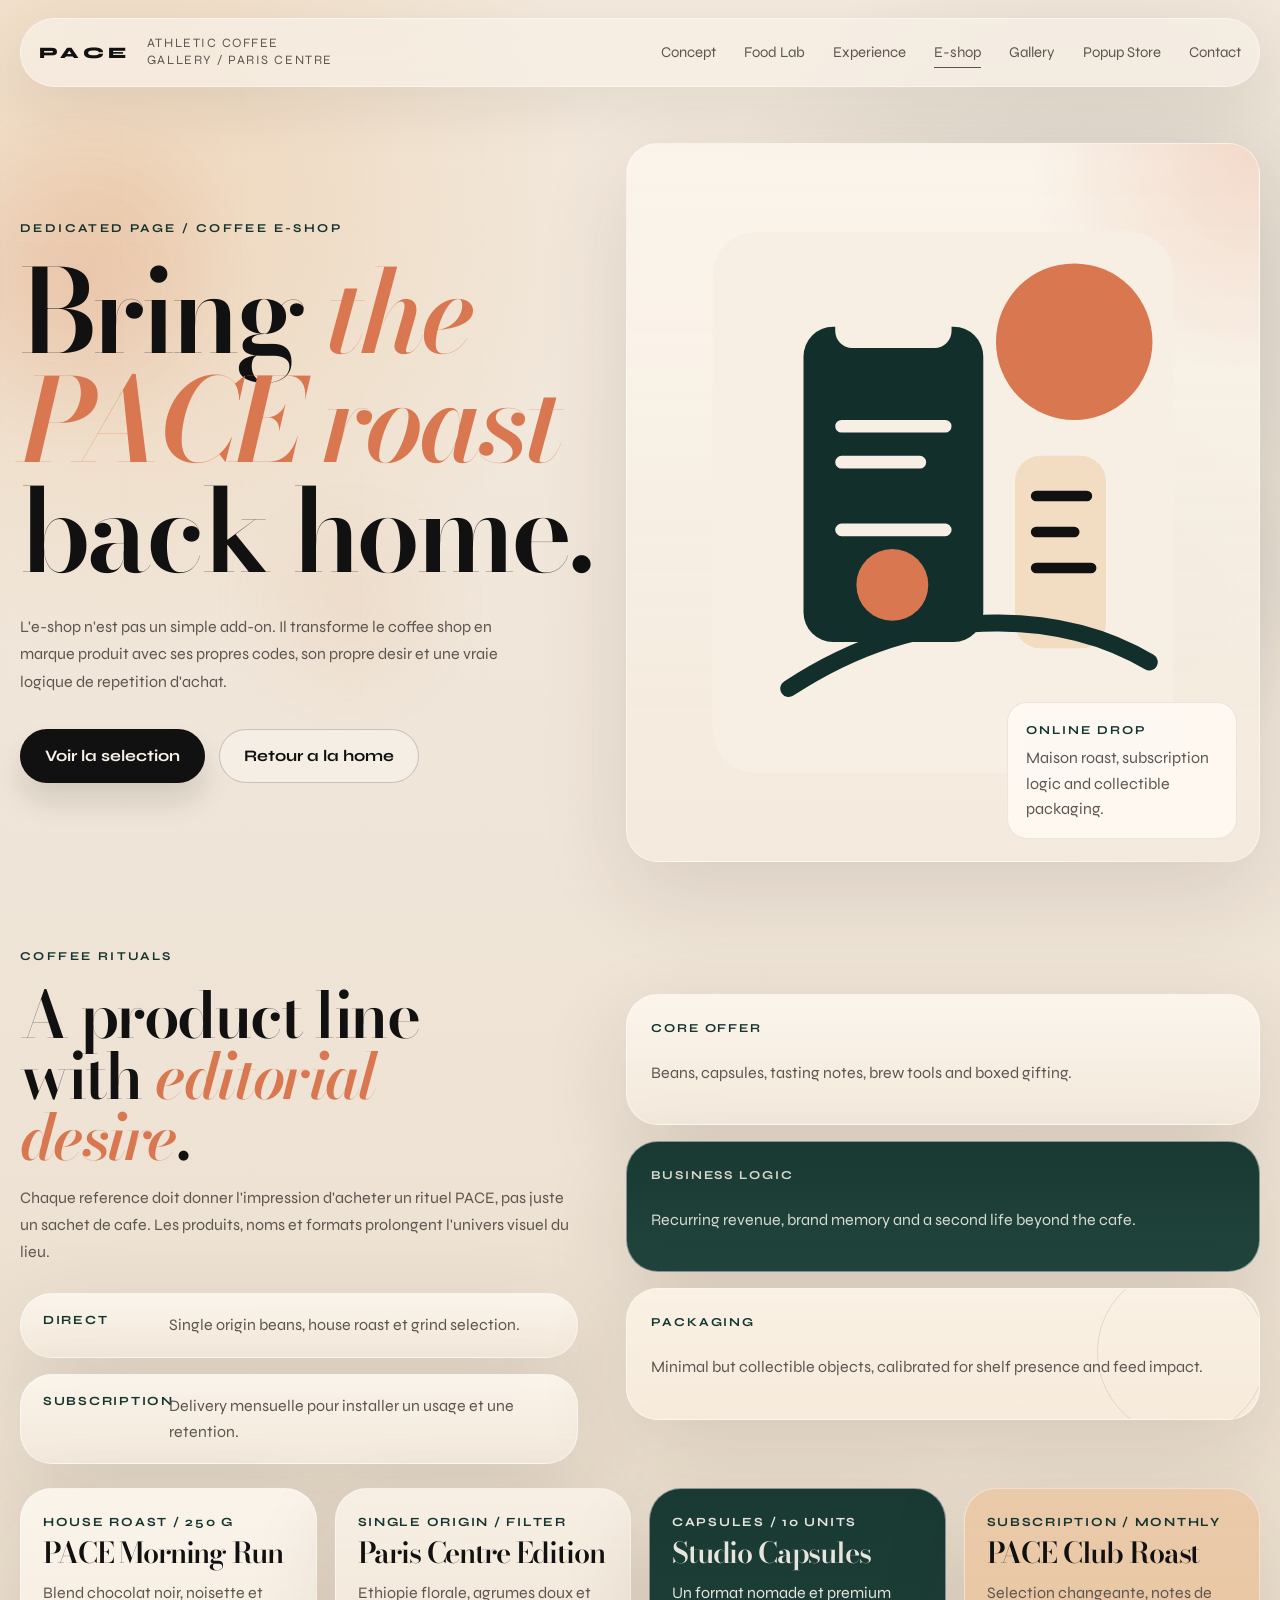
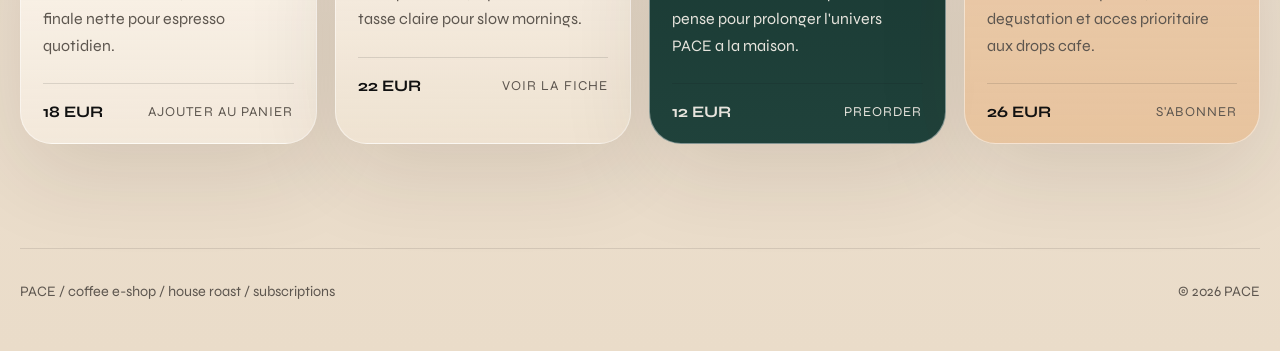
==== eshop.html @ 6fd6de06 "Split e-shop and gallery into dedicated pages" ====
<!DOCTYPE html>
<html lang="fr">
  <head>
    <meta charset="UTF-8" />
    <meta name="viewport" content="width=device-width, initial-scale=1.0" />
    <title>PACE E-shop - Coffee Rituals</title>
    <meta
      name="description"
      content="E-shop PACE : cafe en grains, capsules, abonnements et accessoires pour prolonger l'univers du coffee shop a la maison."
    />
    <link rel="preconnect" href="https://fonts.googleapis.com" />
    <link rel="preconnect" href="https://fonts.gstatic.com" crossorigin />
    <link
      href="https://fonts.googleapis.com/css2?family=Bodoni+Moda:opsz,wght@6..96,500;6..96,600;6..96,700&family=Syne:wght@400;500;600;700;800&display=swap"
      rel="stylesheet"
    />
    <link rel="stylesheet" href="styles.css" />
    <script src="script.js" defer></script>
  </head>
  <body class="subpage">
    <div class="background-layers" aria-hidden="true">
      <span class="gradient-orb orb-a"></span>
      <span class="gradient-orb orb-b"></span>
      <span class="gradient-orb orb-c"></span>
      <span class="mesh-lines"></span>
    </div>

    <header class="site-header">
      <div class="container">
        <nav class="nav">
          <a class="brand" href="index.html" aria-label="PACE">
            <span class="brand-mark">PACE</span>
            <span class="brand-copy">athletic coffee gallery / paris centre</span>
          </a>

          <button
            class="nav-toggle"
            type="button"
            aria-expanded="false"
            aria-controls="nav-menu"
          >
            Menu
          </button>

          <div class="nav-menu" id="nav-menu">
            <a href="index.html#concept">Concept</a>
            <a href="index.html#menu">Food Lab</a>
            <a href="index.html#experience">Experience</a>
            <a href="eshop.html" class="is-current">E-shop</a>
            <a href="gallery.html">Gallery</a>
            <a href="index.html#popup">Popup Store</a>
            <a href="index.html#contact">Contact</a>
          </div>
        </nav>
      </div>
    </header>

    <main>
      <section class="page-hero">
        <div class="container page-hero-layout">
          <div class="page-hero-copy reveal">
            <p class="eyebrow">Dedicated page / coffee e-shop</p>
            <h1>
              Bring
              <span>the PACE roast</span>
              back home.
            </h1>
            <p class="hero-text">
              L'e-shop n'est pas un simple add-on. Il transforme le coffee shop
              en marque produit avec ses propres codes, son propre desir et une
              vraie logique de repetition d'achat.
            </p>
            <div class="hero-actions">
              <a class="button button-dark" href="#catalog">Voir la selection</a>
              <a class="button button-light" href="index.html">Retour a la home</a>
            </div>
          </div>

          <div class="shop-stage reveal" data-drift>
            <div class="shop-illustration-panel">
              <svg
                class="shop-illustration"
                viewBox="0 0 560 640"
                role="img"
                aria-label="Illustration de packaging cafe PACE pour l'e-shop"
              >
                <rect x="62" y="64" width="436" height="512" rx="42" fill="#f7efe4" />
                <circle cx="404" cy="168" r="74" fill="#d87750" />
                <rect x="148" y="154" width="170" height="298" rx="28" fill="#132f2b" />
                <rect x="178" y="132" width="110" height="42" rx="16" fill="#f7efe4" />
                <path
                  d="M184 248h98M184 282h74M184 346h98"
                  fill="none"
                  stroke="#f7efe4"
                  stroke-width="12"
                  stroke-linecap="round"
                />
                <circle cx="232" cy="398" r="34" fill="#d87750" />
                <rect x="348" y="276" width="86" height="182" rx="24" fill="#f2dcc2" />
                <path
                  d="M368 314h48M368 348h36M368 382h52"
                  fill="none"
                  stroke="#111111"
                  stroke-width="10"
                  stroke-linecap="round"
                />
                <path
                  d="M134 496c64-42 128-62 196-62 55 0 103 12 145 37"
                  fill="none"
                  stroke="#132f2b"
                  stroke-width="16"
                  stroke-linecap="round"
                />
              </svg>

              <div class="shop-panel-badge">
                <span class="panel-kicker">Online drop</span>
                <p>Maison roast, subscription logic and collectible packaging.</p>
              </div>
            </div>
          </div>
        </div>
      </section>

      <section class="section shop-section" id="catalog">
        <div class="container shop-layout">
          <div class="shop-copy reveal">
            <p class="eyebrow">Coffee rituals</p>
            <h2>
              A product line with
              <span>editorial desire</span>.
            </h2>
            <p class="section-lead">
              Chaque reference doit donner l'impression d'acheter un rituel
              PACE, pas juste un sachet de cafe. Les produits, noms et formats
              prolongent l'univers visuel du lieu.
            </p>

            <div class="shop-notes">
              <article class="shop-note">
                <span>Direct</span>
                <p>Single origin beans, house roast et grind selection.</p>
              </article>
              <article class="shop-note">
                <span>Subscription</span>
                <p>Delivery mensuelle pour installer un usage et une retention.</p>
              </article>
            </div>
          </div>

          <div class="editorial-panels reveal">
            <article class="editorial-panel cream">
              <span class="panel-kicker">Core offer</span>
              <p>Beans, capsules, tasting notes, brew tools and boxed gifting.</p>
            </article>
            <article class="editorial-panel forest">
              <span class="panel-kicker">Business logic</span>
              <p>Recurring revenue, brand memory and a second life beyond the cafe.</p>
            </article>
            <article class="editorial-panel line-art">
              <span class="panel-kicker">Packaging</span>
              <p>Minimal but collectible objects, calibrated for shelf presence and feed impact.</p>
            </article>
          </div>
        </div>

        <div class="container">
          <div class="product-grid reveal">
            <article class="product-card">
              <span class="product-meta">House roast / 250 g</span>
              <h3>PACE Morning Run</h3>
              <p>Blend chocolat noir, noisette et finale nette pour espresso quotidien.</p>
              <div class="product-footer">
                <strong>18 EUR</strong>
                <span>Ajouter au panier</span>
              </div>
            </article>

            <article class="product-card light">
              <span class="product-meta">Single origin / filter</span>
              <h3>Paris Centre Edition</h3>
              <p>Ethiopie florale, agrumes doux et tasse claire pour slow mornings.</p>
              <div class="product-footer">
                <strong>22 EUR</strong>
                <span>Voir la fiche</span>
              </div>
            </article>

            <article class="product-card dark">
              <span class="product-meta">Capsules / 10 units</span>
              <h3>Studio Capsules</h3>
              <p>Un format nomade et premium pense pour prolonger l'univers PACE a la maison.</p>
              <div class="product-footer">
                <strong>12 EUR</strong>
                <span>Preorder</span>
              </div>
            </article>

            <article class="product-card sand">
              <span class="product-meta">Subscription / monthly</span>
              <h3>PACE Club Roast</h3>
              <p>Selection changeante, notes de degustation et acces prioritaire aux drops cafe.</p>
              <div class="product-footer">
                <strong>26 EUR</strong>
                <span>S'abonner</span>
              </div>
            </article>
          </div>
        </div>
      </section>

      <footer class="site-footer">
        <div class="container footer-content">
          <p>PACE / coffee e-shop / house roast / subscriptions</p>
          <p>&copy; <span id="year"></span> PACE</p>
        </div>
      </footer>
    </main>
  </body>
</html>
---- styles.css ----
:root {
  --bg: #efe5d8;
  --bg-deep: #e7dac9;
  --paper: #f8f1e7;
  --paper-2: #fbf6ef;
  --ink: #111111;
  --muted: #5d564f;
  --muted-strong: #3c362f;
  --forest: #153530;
  --forest-soft: #254e46;
  --clay: #d87750;
  --sand: #e6b995;
  --line: rgba(17, 17, 17, 0.09);
  --line-strong: rgba(17, 17, 17, 0.2);
  --shadow: 0 28px 90px rgba(53, 37, 26, 0.12);
  --radius-xl: 48px;
  --radius-lg: 32px;
  --radius-md: 22px;
  --container: min(1240px, calc(100vw - 40px));
}

*,
*::before,
*::after {
  box-sizing: border-box;
}

html {
  scroll-behavior: smooth;
}

body {
  margin: 0;
  min-height: 100vh;
  background:
    radial-gradient(circle at 10% 10%, rgba(232, 183, 132, 0.38), transparent 22%),
    radial-gradient(circle at 85% 16%, rgba(22, 53, 48, 0.12), transparent 20%),
    linear-gradient(180deg, #f3e9dc 0%, #efe5d8 42%, #eadcc9 100%);
  color: var(--ink);
  font-family: "Syne", "Avenir Next", sans-serif;
  overflow-x: hidden;
}

a {
  color: inherit;
  text-decoration: none;
}

button,
input,
select,
textarea {
  font: inherit;
}

svg {
  display: block;
  width: 100%;
  height: auto;
}

.background-layers {
  position: fixed;
  inset: 0;
  pointer-events: none;
  z-index: -1;
}

.gradient-orb {
  position: absolute;
  border-radius: 50%;
  filter: blur(18px);
  opacity: 0.72;
}

.orb-a {
  top: 120px;
  left: -80px;
  width: 320px;
  height: 320px;
  background: radial-gradient(circle, rgba(216, 119, 80, 0.28), transparent 72%);
}

.orb-b {
  top: 420px;
  right: -40px;
  width: 360px;
  height: 360px;
  background: radial-gradient(circle, rgba(21, 53, 48, 0.18), transparent 70%);
}

.orb-c {
  bottom: 180px;
  left: 18%;
  width: 240px;
  height: 240px;
  background: radial-gradient(circle, rgba(230, 185, 149, 0.32), transparent 70%);
}

.mesh-lines {
  position: absolute;
  inset: 0;
  opacity: 0.24;
  background-image:
    linear-gradient(rgba(255, 255, 255, 0.16) 1px, transparent 1px),
    linear-gradient(90deg, rgba(17, 17, 17, 0.03) 1px, transparent 1px);
  background-size: 120px 120px;
  mask-image: linear-gradient(180deg, transparent 0%, black 12%, black 88%, transparent 100%);
}

.container {
  width: var(--container);
  margin: 0 auto;
}

.site-header {
  position: sticky;
  top: 0;
  z-index: 30;
  padding: 18px 0 0;
}

.nav {
  display: flex;
  align-items: center;
  justify-content: space-between;
  gap: 24px;
  padding: 16px 18px;
  border: 1px solid rgba(255, 255, 255, 0.42);
  border-radius: 999px;
  background: rgba(247, 240, 230, 0.72);
  backdrop-filter: blur(18px);
  box-shadow: 0 18px 60px rgba(35, 24, 17, 0.08);
}

.brand {
  display: inline-flex;
  align-items: center;
  gap: 16px;
}

.brand-mark {
  font-size: 1rem;
  font-weight: 800;
  letter-spacing: 0.28em;
}

.brand-copy {
  max-width: 24ch;
  color: var(--muted);
  font-size: 0.8rem;
  line-height: 1.35;
  text-transform: uppercase;
  letter-spacing: 0.12em;
}

.nav-menu {
  display: flex;
  align-items: center;
  gap: 28px;
  color: var(--muted);
  font-size: 0.93rem;
}

.nav-menu a {
  position: relative;
}

.nav-menu a::after {
  content: "";
  position: absolute;
  left: 0;
  bottom: -7px;
  width: 100%;
  height: 1px;
  background: currentColor;
  transform: scaleX(0);
  transform-origin: left;
  transition: transform 180ms ease;
}

.nav-menu a:hover::after,
.nav-menu a:focus-visible::after {
  transform: scaleX(1);
}

.nav-menu a.is-current::after {
  transform: scaleX(1);
}

.nav-toggle {
  display: none;
  border: 0;
  background: transparent;
  color: var(--ink);
  font-weight: 700;
}

.hero {
  padding: 56px 0 54px;
}

.hero-layout,
.shop-layout,
.gallery-layout,
.showroom-layout,
.popup-layout,
.contact-layout {
  display: grid;
  grid-template-columns: minmax(0, 0.95fr) minmax(0, 1.05fr);
  gap: 32px;
  align-items: center;
}

.hero-copy {
  padding: 36px 0;
}

.eyebrow {
  margin: 0 0 22px;
  color: var(--forest);
  font-size: 0.75rem;
  font-weight: 700;
  letter-spacing: 0.2em;
  text-transform: uppercase;
}

h1,
h2,
h3,
blockquote {
  margin: 0;
  font-family: "Bodoni Moda", "Times New Roman", serif;
  font-weight: 600;
  line-height: 0.95;
  letter-spacing: -0.04em;
}

h1 {
  max-width: 8.8ch;
  font-size: clamp(4.4rem, 9vw, 8rem);
}

h1 span,
h2 span {
  color: var(--clay);
  font-style: italic;
}

.hero-text,
.section-lead,
.editorial-panel p,
.story-card p,
.menu-card p,
.illustration-caption p,
.timeline-item p,
.popup-point p,
.hero-card p {
  color: var(--muted);
  line-height: 1.7;
  font-size: 1rem;
}

.hero-text {
  max-width: 58ch;
  margin: 28px 0 0;
}

.hero-actions {
  display: flex;
  flex-wrap: wrap;
  gap: 14px;
  margin-top: 34px;
}

.button {
  display: inline-flex;
  align-items: center;
  justify-content: center;
  min-height: 54px;
  padding: 0 24px;
  border-radius: 999px;
  border: 1px solid transparent;
  font-weight: 700;
  transition:
    transform 180ms ease,
    background 180ms ease,
    color 180ms ease,
    border-color 180ms ease,
    box-shadow 180ms ease;
}

.button:hover,
.button:focus-visible {
  transform: translateY(-2px);
}

.button-dark {
  background: var(--ink);
  color: var(--paper);
  box-shadow: 0 18px 30px rgba(17, 17, 17, 0.12);
}

.button-dark:hover,
.button-dark:focus-visible {
  background: #252525;
}

.button-light {
  border-color: var(--line-strong);
  background: rgba(255, 255, 255, 0.34);
  color: var(--ink);
}

.button-light:hover,
.button-light:focus-visible {
  background: rgba(255, 255, 255, 0.56);
}

.hero-ribbon {
  display: flex;
  flex-wrap: wrap;
  gap: 10px;
  margin-top: 28px;
}

.hero-ribbon span,
.contact-badges span,
.menu-strip span {
  display: inline-flex;
  align-items: center;
  gap: 10px;
  padding: 11px 15px;
  border-radius: 999px;
  border: 1px solid rgba(17, 17, 17, 0.08);
  background: rgba(255, 250, 243, 0.68);
  color: var(--muted-strong);
  font-size: 0.8rem;
  text-transform: uppercase;
  letter-spacing: 0.08em;
}

.hero-ribbon span::before,
.contact-badges span::before,
.menu-strip span::before {
  content: "";
  width: 7px;
  height: 7px;
  border-radius: 50%;
  background: var(--clay);
}

.hero-stage {
  position: relative;
}

.hero-artboard,
.gallery-poster,
.popup-stage,
.illustration-card,
.contact-card,
.story-card,
.editorial-panel {
  position: relative;
  overflow: hidden;
}

.hero-artboard {
  padding: 28px;
  border: 1px solid rgba(255, 255, 255, 0.45);
  border-radius: 48px;
  background:
    linear-gradient(180deg, rgba(251, 246, 239, 0.92), rgba(245, 235, 223, 0.84));
  box-shadow: var(--shadow);
}

.hero-artboard::before {
  content: "";
  position: absolute;
  inset: 0;
  background:
    radial-gradient(circle at top left, rgba(255, 255, 255, 0.34), transparent 32%),
    linear-gradient(135deg, rgba(255, 255, 255, 0.14), transparent 62%);
  pointer-events: none;
}

.hero-card {
  position: absolute;
  z-index: 1;
  max-width: 220px;
  padding: 16px 18px;
  border: 1px solid rgba(17, 17, 17, 0.08);
  border-radius: 22px;
  background: rgba(255, 251, 245, 0.9);
  backdrop-filter: blur(14px);
  box-shadow: 0 18px 36px rgba(20, 16, 10, 0.08);
}

.hero-card-top {
  top: 22px;
  right: 18px;
}

.hero-card-bottom {
  left: 18px;
  bottom: 142px;
}

.card-label,
.panel-kicker,
.menu-tag {
  display: inline-flex;
  margin-bottom: 8px;
  color: var(--forest);
  font-size: 0.76rem;
  font-weight: 700;
  letter-spacing: 0.16em;
  text-transform: uppercase;
}

.hero-illustration {
  position: relative;
  z-index: 0;
}

.hero-metrics {
  display: grid;
  grid-template-columns: repeat(3, minmax(0, 1fr));
  gap: 14px;
  margin-top: 18px;
}

.hero-metrics div {
  padding-top: 14px;
  border-top: 1px solid rgba(17, 17, 17, 0.12);
}

.hero-metrics strong,
.popup-point span,
.story-index {
  display: block;
  color: var(--clay);
  font-family: "Bodoni Moda", serif;
  font-size: 1.8rem;
}

.hero-metrics span {
  display: block;
  margin-top: 6px;
  color: var(--muted);
  font-size: 0.88rem;
  line-height: 1.45;
}

.section {
  padding: 92px 0;
}

.page-hero {
  padding: 56px 0 36px;
}

.page-hero-layout {
  display: grid;
  grid-template-columns: minmax(0, 0.95fr) minmax(0, 1.05fr);
  gap: 32px;
  align-items: center;
}

.page-hero-copy {
  padding: 32px 0;
}

.editorial-board {
  display: grid;
  grid-template-columns: minmax(0, 1.1fr) minmax(0, 0.9fr);
  gap: 26px;
  align-items: end;
}

.editorial-intro h2,
.section-heading-row h2,
.shop-copy h2,
.gallery-copy h2,
.showroom-copy h2,
.popup-copy h2,
.contact-copy h2 {
  max-width: 10.5ch;
  font-size: clamp(3rem, 5vw, 5.2rem);
}

.editorial-panels {
  display: grid;
  gap: 16px;
}

.editorial-panel,
.story-card,
.menu-card,
.illustration-card,
.gallery-poster,
.popup-stage,
.contact-card {
  border: 1px solid rgba(255, 255, 255, 0.46);
  border-radius: var(--radius-lg);
  background:
    linear-gradient(180deg, rgba(251, 245, 236, 0.92), rgba(244, 234, 221, 0.84));
  box-shadow: var(--shadow);
}

.editorial-panel {
  padding: 22px 24px;
}

.editorial-panel.cream {
  background:
    linear-gradient(180deg, rgba(251, 245, 236, 0.96), rgba(244, 234, 221, 0.84));
}

.editorial-panel.forest {
  background:
    linear-gradient(180deg, rgba(21, 53, 48, 0.98), rgba(28, 65, 58, 0.98));
}

.editorial-panel.forest .panel-kicker,
.editorial-panel.forest p {
  color: rgba(248, 243, 235, 0.86);
}

.editorial-panel.line-art {
  background:
    linear-gradient(180deg, rgba(250, 241, 228, 0.96), rgba(248, 236, 221, 0.84));
}

.editorial-panel.line-art::after {
  content: "";
  position: absolute;
  right: -8px;
  top: -22px;
  width: 170px;
  height: 170px;
  border: 1px solid rgba(17, 17, 17, 0.1);
  border-radius: 50%;
}

.concept-grid {
  display: grid;
  grid-template-columns: repeat(3, minmax(0, 1fr));
  gap: 20px;
  margin-top: 34px;
}

.story-card {
  padding: 28px;
  min-height: 320px;
}

.story-card h3,
.menu-card h3 {
  margin: 8px 0 12px;
  font-size: 2rem;
}

.story-illustration {
  margin: auto;
  max-width: 100%;
}

.section-heading-row {
  display: grid;
  grid-template-columns: minmax(0, 1fr) minmax(320px, 0.8fr);
  gap: 22px;
  align-items: end;
  margin-bottom: 28px;
}

.food-lab-grid {
  display: grid;
  grid-template-columns: repeat(3, minmax(0, 1fr));
  gap: 20px;
  align-items: stretch;
}

.menu-card,
.illustration-card {
  padding: 28px;
  min-height: 420px;
}

.menu-card strong {
  display: block;
  margin-top: 26px;
  line-height: 1.55;
  font-size: 0.95rem;
  text-transform: uppercase;
  letter-spacing: 0.08em;
}

.accent-card {
  background:
    linear-gradient(180deg, rgba(21, 53, 48, 0.98), rgba(32, 74, 66, 0.98));
}

.accent-card .menu-tag,
.accent-card h3,
.accent-card p,
.accent-card strong {
  color: rgba(248, 243, 235, 0.9);
}

.illustration-card {
  display: flex;
  flex-direction: column;
  justify-content: center;
  gap: 18px;
  background:
    radial-gradient(circle at top, rgba(230, 185, 149, 0.34), transparent 30%),
    linear-gradient(180deg, rgba(251, 245, 236, 0.96), rgba(244, 234, 221, 0.88));
}

.food-illustration {
  max-width: 100%;
}

.illustration-caption {
  max-width: 32ch;
}

.menu-strip,
.contact-badges {
  display: flex;
  flex-wrap: wrap;
  gap: 10px;
}

.menu-strip {
  margin-top: 24px;
}

.destinations-grid {
  display: grid;
  grid-template-columns: repeat(2, minmax(0, 1fr));
  gap: 20px;
}

.destination-card {
  display: block;
  padding: 28px;
  border: 1px solid rgba(255, 255, 255, 0.46);
  border-radius: var(--radius-lg);
  background:
    linear-gradient(180deg, rgba(251, 245, 236, 0.96), rgba(244, 234, 221, 0.86));
  box-shadow: var(--shadow);
  transition:
    transform 180ms ease,
    border-color 180ms ease,
    box-shadow 180ms ease;
}

.destination-card:hover,
.destination-card:focus-visible {
  transform: translateY(-4px);
  border-color: rgba(17, 17, 17, 0.14);
}

.destination-kicker {
  display: inline-flex;
  margin-bottom: 12px;
  color: var(--forest);
  font-size: 0.76rem;
  font-weight: 700;
  letter-spacing: 0.16em;
  text-transform: uppercase;
}

.destination-card h3 {
  margin: 0 0 12px;
  font-size: 2rem;
}

.destination-card p {
  margin: 0;
  color: var(--muted);
  line-height: 1.65;
}

.destination-card strong {
  display: inline-flex;
  margin-top: 24px;
  color: var(--ink);
  font-size: 0.9rem;
  text-transform: uppercase;
  letter-spacing: 0.08em;
}

.shop-section {
  padding-top: 52px;
}

.shop-copy,
.showroom-copy {
  padding-right: 16px;
}

.shop-notes {
  display: grid;
  gap: 16px;
  margin-top: 28px;
}

.shop-note,
.product-card,
.look-card,
.showroom-poster,
.shop-illustration-panel {
  border: 1px solid rgba(255, 255, 255, 0.46);
  border-radius: var(--radius-lg);
  box-shadow: var(--shadow);
}

.shop-note {
  display: grid;
  grid-template-columns: 110px 1fr;
  gap: 16px;
  padding: 18px 22px;
  background:
    linear-gradient(180deg, rgba(251, 245, 236, 0.92), rgba(244, 234, 221, 0.84));
}

.shop-note span,
.product-meta,
.look-index {
  color: var(--forest);
  font-size: 0.78rem;
  font-weight: 700;
  letter-spacing: 0.14em;
  text-transform: uppercase;
}

.shop-note p {
  margin: 0;
  color: var(--muted);
  line-height: 1.65;
}

.shop-illustration-panel {
  position: relative;
  overflow: hidden;
  padding: 20px;
  background:
    radial-gradient(circle at top right, rgba(216, 119, 80, 0.22), transparent 24%),
    linear-gradient(180deg, rgba(251, 245, 236, 0.96), rgba(244, 234, 221, 0.88));
}

.shop-panel-badge {
  position: absolute;
  right: 22px;
  bottom: 22px;
  max-width: 230px;
  padding: 16px 18px;
  border: 1px solid rgba(17, 17, 17, 0.08);
  border-radius: 20px;
  background: rgba(255, 250, 244, 0.88);
  backdrop-filter: blur(10px);
}

.shop-panel-badge p {
  margin: 0;
  color: var(--muted);
  line-height: 1.6;
}

.product-grid {
  display: grid;
  grid-template-columns: repeat(4, minmax(0, 1fr));
  gap: 18px;
  margin-top: 24px;
}

.product-card {
  padding: 22px;
  background:
    linear-gradient(180deg, rgba(251, 245, 236, 0.96), rgba(244, 234, 221, 0.86));
}

.product-card.light {
  background:
    linear-gradient(180deg, rgba(247, 239, 229, 0.98), rgba(239, 227, 210, 0.88));
}

.product-card.dark {
  background:
    linear-gradient(180deg, rgba(21, 53, 48, 0.98), rgba(27, 62, 56, 0.98));
}

.product-card.dark .product-meta,
.product-card.dark h3,
.product-card.dark p,
.product-card.dark strong,
.product-card.dark .product-footer span {
  color: rgba(248, 243, 235, 0.92);
}

.product-card.sand {
  background:
    linear-gradient(180deg, rgba(234, 201, 168, 0.95), rgba(230, 191, 151, 0.86));
}

.product-card h3,
.look-card h3 {
  margin: 10px 0 12px;
  font-size: 1.8rem;
}

.product-card p,
.look-card p {
  margin: 0;
  color: var(--muted);
  line-height: 1.65;
}

.product-footer {
  display: flex;
  align-items: center;
  justify-content: space-between;
  gap: 12px;
  margin-top: 24px;
  padding-top: 18px;
  border-top: 1px solid rgba(17, 17, 17, 0.12);
}

.product-footer strong,
.look-card strong {
  color: var(--ink);
  font-size: 1rem;
}

.product-footer span {
  color: var(--muted);
  font-size: 0.85rem;
  text-transform: uppercase;
  letter-spacing: 0.08em;
}

.gallery-poster {
  padding: 22px;
  transform: rotate(-2deg);
}

.poster-top,
.poster-notes {
  display: flex;
  justify-content: space-between;
  gap: 12px;
  color: var(--muted);
  font-size: 0.82rem;
  text-transform: uppercase;
  letter-spacing: 0.12em;
}

.poster-notes {
  margin-top: 18px;
}

.poster-notes strong {
  display: block;
  color: var(--ink);
  font-family: "Bodoni Moda", serif;
  font-size: 1.4rem;
  letter-spacing: -0.03em;
  text-transform: none;
}

.timeline {
  display: grid;
  gap: 18px;
  margin-top: 30px;
}

.timeline-item {
  display: grid;
  grid-template-columns: 86px 1fr;
  gap: 18px;
  align-items: start;
  padding-top: 16px;
  border-top: 1px solid rgba(17, 17, 17, 0.12);
}

.timeline-item span {
  color: var(--clay);
  font-family: "Bodoni Moda", serif;
  font-size: 1.6rem;
}

.showroom-section {
  padding-top: 34px;
}

.showroom-poster {
  padding: 22px;
  background:
    linear-gradient(180deg, rgba(251, 245, 236, 0.96), rgba(244, 234, 221, 0.88));
}

.lookbook-grid {
  display: grid;
  grid-template-columns: repeat(2, minmax(0, 1fr));
  gap: 18px;
  margin-top: 30px;
}

.look-card {
  padding: 22px;
  background:
    linear-gradient(180deg, rgba(251, 245, 236, 0.96), rgba(244, 234, 221, 0.88));
}

.look-card.dark {
  background:
    linear-gradient(180deg, rgba(21, 53, 48, 0.98), rgba(29, 66, 59, 0.98));
}

.look-card.dark .look-index,
.look-card.dark h3,
.look-card.dark p,
.look-card.dark strong {
  color: rgba(248, 243, 235, 0.92);
}

.look-card.sand {
  background:
    linear-gradient(180deg, rgba(234, 201, 168, 0.95), rgba(227, 188, 147, 0.88));
}

.popup-stage {
  padding: 18px;
  background:
    radial-gradient(circle at top left, rgba(216, 119, 80, 0.18), transparent 26%),
    linear-gradient(180deg, rgba(251, 245, 236, 0.96), rgba(242, 231, 218, 0.88));
}

.popup-points {
  display: grid;
  gap: 18px;
  margin-top: 28px;
}

.popup-point {
  display: grid;
  grid-template-columns: 60px 1fr;
  gap: 14px;
  padding-top: 16px;
  border-top: 1px solid rgba(17, 17, 17, 0.12);
}

.manifesto-banner {
  padding: 36px 0;
  border-top: 1px solid rgba(17, 17, 17, 0.1);
  border-bottom: 1px solid rgba(17, 17, 17, 0.1);
}

.manifesto-banner blockquote {
  max-width: 11ch;
  font-size: clamp(3.4rem, 6vw, 5.9rem);
}

.contact-copy {
  padding-right: 16px;
}

.contact-card {
  display: grid;
  gap: 18px;
  padding: 28px;
}

.contact-card label {
  display: grid;
  gap: 8px;
  font-size: 0.92rem;
  color: var(--muted-strong);
}

.contact-card input,
.contact-card select,
.contact-card textarea {
  width: 100%;
  min-height: 54px;
  padding: 14px 16px;
  border: 1px solid rgba(17, 17, 17, 0.1);
  border-radius: 18px;
  outline: none;
  background: rgba(255, 255, 255, 0.48);
  color: var(--ink);
  transition:
    border-color 180ms ease,
    background 180ms ease,
    transform 180ms ease;
}

.contact-card textarea {
  min-height: 148px;
  resize: vertical;
}

.contact-card input:focus,
.contact-card select:focus,
.contact-card textarea:focus {
  border-color: rgba(216, 119, 80, 0.52);
  background: rgba(255, 255, 255, 0.72);
}

.site-footer {
  padding: 12px 0 36px;
}

.footer-content {
  display: flex;
  align-items: center;
  justify-content: space-between;
  gap: 16px;
  padding-top: 20px;
  border-top: 1px solid rgba(17, 17, 17, 0.1);
  color: var(--muted);
  font-size: 0.9rem;
}

[data-drift] {
  transition: transform 260ms ease;
  will-change: transform;
}

.reveal {
  opacity: 0;
  transform: translateY(24px);
  transition:
    opacity 700ms ease,
    transform 700ms ease;
}

.reveal.is-visible {
  opacity: 1;
  transform: translateY(0);
}

@media (max-width: 1100px) {
  .hero-layout,
  .page-hero-layout,
  .shop-layout,
  .gallery-layout,
  .showroom-layout,
  .popup-layout,
  .contact-layout,
  .editorial-board,
  .section-heading-row,
  .destinations-grid,
  .food-lab-grid,
  .product-grid,
  .lookbook-grid,
  .concept-grid {
    grid-template-columns: 1fr;
  }

  .hero-metrics {
    grid-template-columns: 1fr;
  }

  .shop-note {
    grid-template-columns: 1fr;
  }

  h1 {
    max-width: 10ch;
  }

  .hero-card-top,
  .hero-card-bottom {
    position: static;
    max-width: none;
    margin-bottom: 14px;
  }

  .gallery-poster {
    transform: none;
  }
}

@media (max-width: 760px) {
  .site-header {
    padding-top: 14px;
  }

  .nav {
    position: relative;
    align-items: flex-start;
    border-radius: 28px;
    padding: 16px;
  }

  .brand {
    flex-direction: column;
    align-items: flex-start;
    gap: 6px;
  }

  .nav-toggle {
    display: inline-flex;
    margin-left: auto;
  }

  .nav-menu {
    position: absolute;
    top: calc(100% + 10px);
    left: 0;
    right: 0;
    display: none;
    flex-direction: column;
    align-items: flex-start;
    gap: 14px;
    padding: 18px;
    border: 1px solid rgba(255, 255, 255, 0.5);
    border-radius: 24px;
    background: rgba(248, 241, 231, 0.95);
    box-shadow: var(--shadow);
  }

  .nav-menu.is-open {
    display: flex;
  }

  .hero,
  .section {
    padding: 68px 0;
  }

  h1 {
    font-size: clamp(3.5rem, 18vw, 5.4rem);
  }

  .editorial-intro h2,
  .section-heading-row h2,
  .shop-copy h2,
  .gallery-copy h2,
  .showroom-copy h2,
  .popup-copy h2,
  .contact-copy h2,
  .manifesto-banner blockquote {
    max-width: none;
  }

  .hero-artboard,
  .destination-card,
  .shop-illustration-panel,
  .gallery-poster,
  .showroom-poster,
  .popup-stage,
  .contact-card,
  .story-card,
  .menu-card,
  .illustration-card,
  .product-card,
  .look-card {
    border-radius: 28px;
  }

  .timeline-item,
  .popup-point,
  .product-footer {
    grid-template-columns: 1fr;
  }

  .product-footer {
    display: grid;
  }

  .footer-content {
    flex-direction: column;
    align-items: flex-start;
  }
}
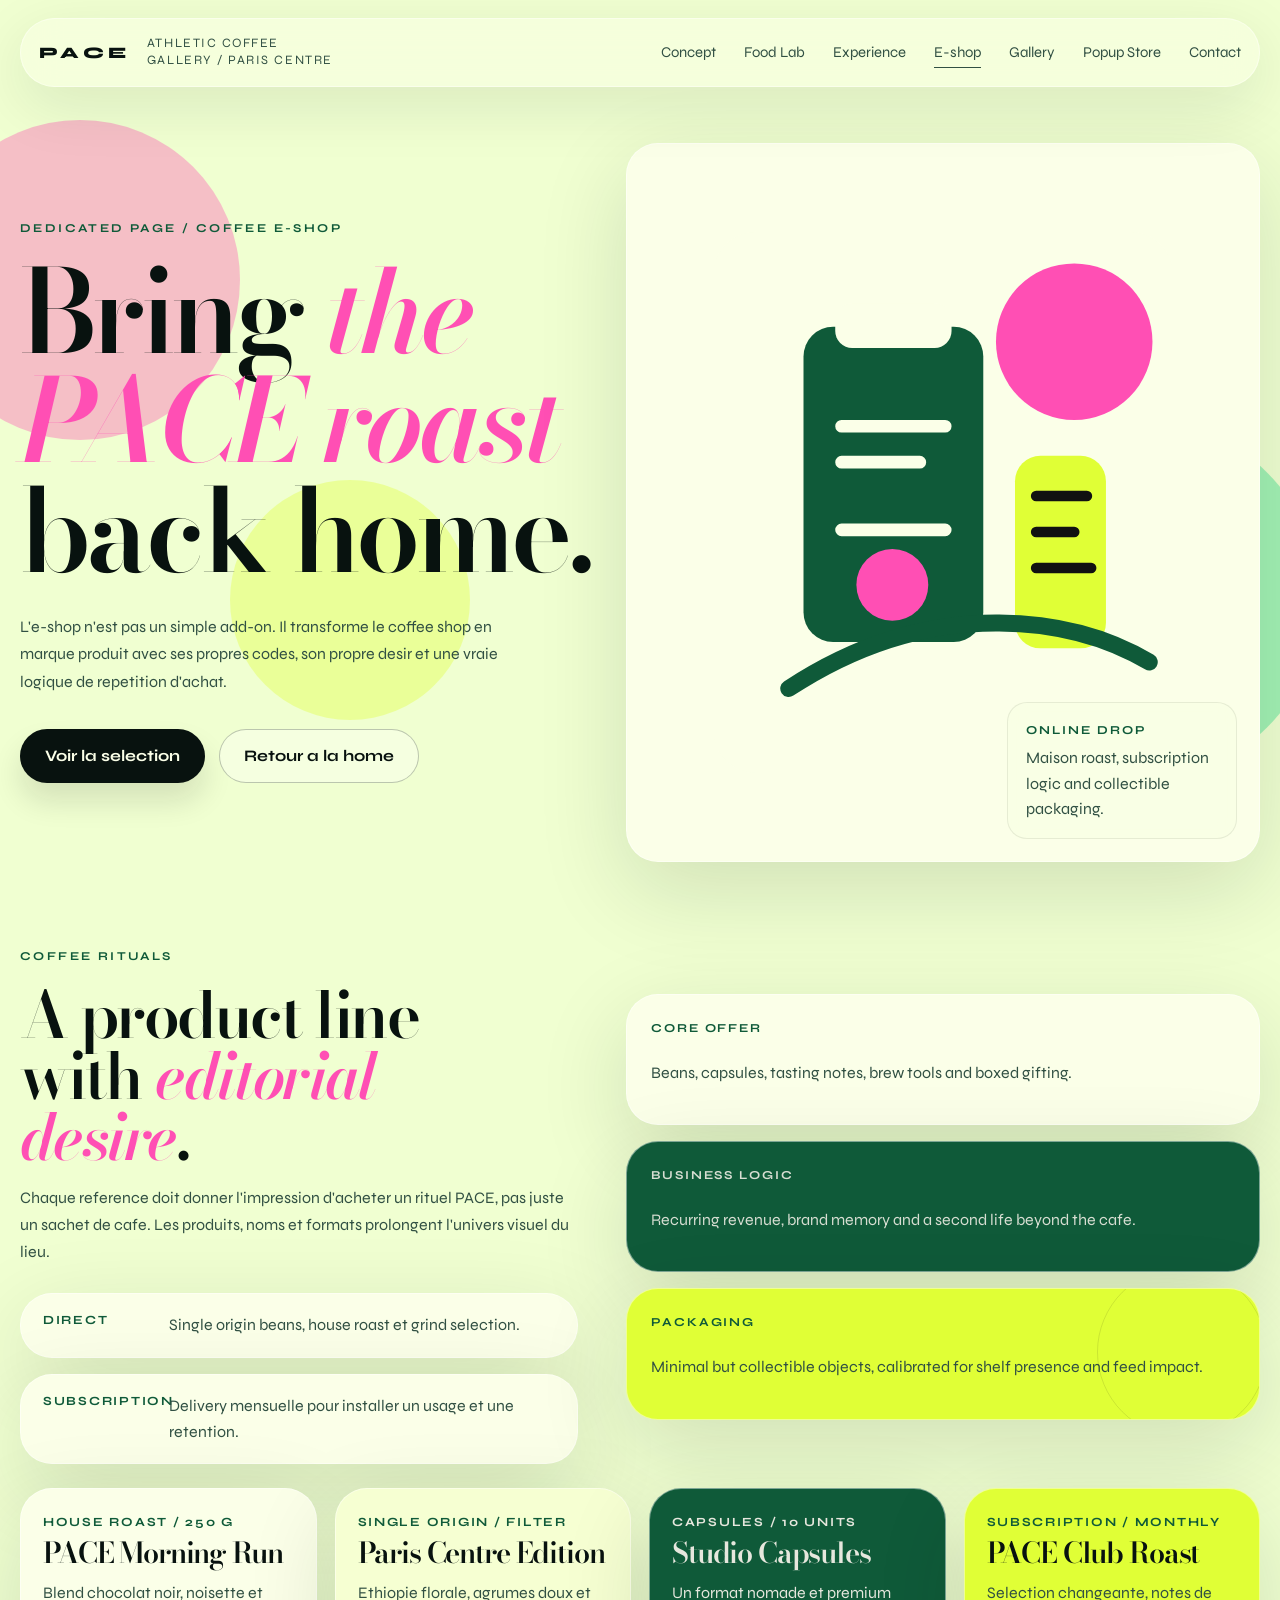
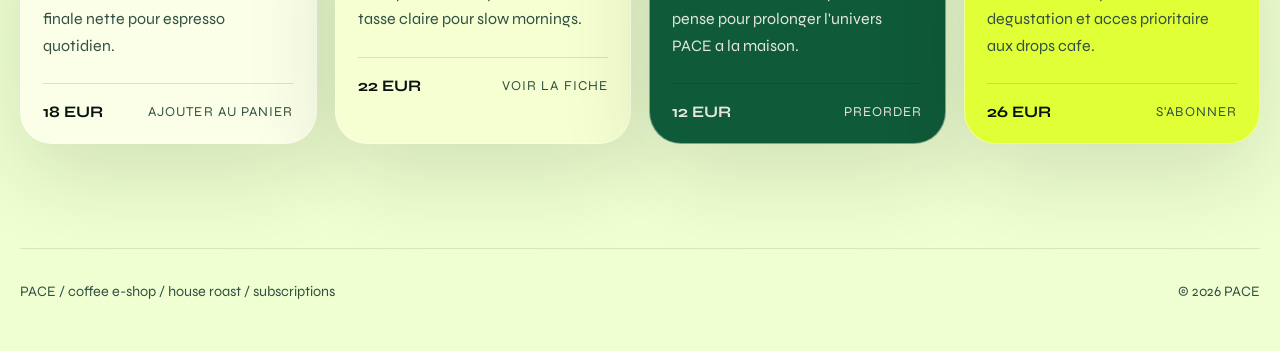
==== commit 8557cdb3: "Switch site palette to solid neon colors" ====
--- a/eshop.html
+++ b/eshop.html
@@ -84,19 +84,19 @@
                 role="img"
                 aria-label="Illustration de packaging cafe PACE pour l'e-shop"
               >
-                <rect x="62" y="64" width="436" height="512" rx="42" fill="#f7efe4" />
-                <circle cx="404" cy="168" r="74" fill="#d87750" />
-                <rect x="148" y="154" width="170" height="298" rx="28" fill="#132f2b" />
-                <rect x="178" y="132" width="110" height="42" rx="16" fill="#f7efe4" />
+                <rect x="62" y="64" width="436" height="512" rx="42" fill="#fbffe8" />
+                <circle cx="404" cy="168" r="74" fill="#ff4fb4" />
+                <rect x="148" y="154" width="170" height="298" rx="28" fill="#0f5a39" />
+                <rect x="178" y="132" width="110" height="42" rx="16" fill="#fbffe8" />
                 <path
                   d="M184 248h98M184 282h74M184 346h98"
                   fill="none"
-                  stroke="#f7efe4"
+                  stroke="#fbffe8"
                   stroke-width="12"
                   stroke-linecap="round"
                 />
-                <circle cx="232" cy="398" r="34" fill="#d87750" />
-                <rect x="348" y="276" width="86" height="182" rx="24" fill="#f2dcc2" />
+                <circle cx="232" cy="398" r="34" fill="#ff4fb4" />
+                <rect x="348" y="276" width="86" height="182" rx="24" fill="#e0ff36" />
                 <path
                   d="M368 314h48M368 348h36M368 382h52"
                   fill="none"
@@ -107,7 +107,7 @@
                 <path
                   d="M134 496c64-42 128-62 196-62 55 0 103 12 145 37"
                   fill="none"
-                  stroke="#132f2b"
+                  stroke="#0f5a39"
                   stroke-width="16"
                   stroke-linecap="round"
                 />
--- a/styles.css
+++ b/styles.css
@@ -1,18 +1,18 @@
 :root {
-  --bg: #efe5d8;
-  --bg-deep: #e7dac9;
-  --paper: #f8f1e7;
-  --paper-2: #fbf6ef;
-  --ink: #111111;
-  --muted: #5d564f;
-  --muted-strong: #3c362f;
-  --forest: #153530;
-  --forest-soft: #254e46;
-  --clay: #d87750;
-  --sand: #e6b995;
-  --line: rgba(17, 17, 17, 0.09);
-  --line-strong: rgba(17, 17, 17, 0.2);
-  --shadow: 0 28px 90px rgba(53, 37, 26, 0.12);
+  --bg: #f0ffd1;
+  --bg-deep: #dfff58;
+  --paper: #fbffe8;
+  --paper-2: #f6ffd2;
+  --ink: #08120f;
+  --muted: #315043;
+  --muted-strong: #16241d;
+  --forest: #0f5a39;
+  --forest-soft: #1edc83;
+  --clay: #ff4fb4;
+  --sand: #e0ff36;
+  --line: rgba(8, 18, 15, 0.11);
+  --line-strong: rgba(8, 18, 15, 0.24);
+  --shadow: 0 28px 90px rgba(14, 34, 24, 0.14);
   --radius-xl: 48px;
   --radius-lg: 32px;
   --radius-md: 22px;
@@ -32,10 +32,7 @@
 body {
   margin: 0;
   min-height: 100vh;
-  background:
-    radial-gradient(circle at 10% 10%, rgba(232, 183, 132, 0.38), transparent 22%),
-    radial-gradient(circle at 85% 16%, rgba(22, 53, 48, 0.12), transparent 20%),
-    linear-gradient(180deg, #f3e9dc 0%, #efe5d8 42%, #eadcc9 100%);
+  background: var(--bg);
   color: var(--ink);
   font-family: "Syne", "Avenir Next", sans-serif;
   overflow-x: hidden;
@@ -69,8 +66,7 @@
 .gradient-orb {
   position: absolute;
   border-radius: 50%;
-  filter: blur(18px);
-  opacity: 0.72;
+  opacity: 0.36;
 }
 
 .orb-a {
@@ -78,7 +74,7 @@
   left: -80px;
   width: 320px;
   height: 320px;
-  background: radial-gradient(circle, rgba(216, 119, 80, 0.28), transparent 72%);
+  background: var(--clay);
 }
 
 .orb-b {
@@ -86,7 +82,7 @@
   right: -40px;
   width: 360px;
   height: 360px;
-  background: radial-gradient(circle, rgba(21, 53, 48, 0.18), transparent 70%);
+  background: var(--forest-soft);
 }
 
 .orb-c {
@@ -94,18 +90,11 @@
   left: 18%;
   width: 240px;
   height: 240px;
-  background: radial-gradient(circle, rgba(230, 185, 149, 0.32), transparent 70%);
+  background: var(--sand);
 }
 
 .mesh-lines {
-  position: absolute;
-  inset: 0;
-  opacity: 0.24;
-  background-image:
-    linear-gradient(rgba(255, 255, 255, 0.16) 1px, transparent 1px),
-    linear-gradient(90deg, rgba(17, 17, 17, 0.03) 1px, transparent 1px);
-  background-size: 120px 120px;
-  mask-image: linear-gradient(180deg, transparent 0%, black 12%, black 88%, transparent 100%);
+  display: none;
 }
 
 .container {
@@ -128,9 +117,9 @@
   padding: 16px 18px;
   border: 1px solid rgba(255, 255, 255, 0.42);
   border-radius: 999px;
-  background: rgba(247, 240, 230, 0.72);
+  background: rgba(247, 255, 224, 0.74);
   backdrop-filter: blur(18px);
-  box-shadow: 0 18px 60px rgba(35, 24, 17, 0.08);
+  box-shadow: 0 18px 60px rgba(16, 43, 28, 0.1);
 }
 
 .brand {
@@ -303,7 +292,7 @@
 
 .button-dark:hover,
 .button-dark:focus-visible {
-  background: #252525;
+  background: #13221a;
 }
 
 .button-light {
@@ -369,19 +358,12 @@
   padding: 28px;
   border: 1px solid rgba(255, 255, 255, 0.45);
   border-radius: 48px;
-  background:
-    linear-gradient(180deg, rgba(251, 246, 239, 0.92), rgba(245, 235, 223, 0.84));
+  background: var(--paper-2);
   box-shadow: var(--shadow);
 }
 
 .hero-artboard::before {
-  content: "";
-  position: absolute;
-  inset: 0;
-  background:
-    radial-gradient(circle at top left, rgba(255, 255, 255, 0.34), transparent 32%),
-    linear-gradient(135deg, rgba(255, 255, 255, 0.14), transparent 62%);
-  pointer-events: none;
+  display: none;
 }
 
 .hero-card {
@@ -391,9 +373,9 @@
   padding: 16px 18px;
   border: 1px solid rgba(17, 17, 17, 0.08);
   border-radius: 22px;
-  background: rgba(255, 251, 245, 0.9);
+  background: rgba(250, 255, 235, 0.9);
   backdrop-filter: blur(14px);
-  box-shadow: 0 18px 36px rgba(20, 16, 10, 0.08);
+  box-shadow: 0 18px 36px rgba(15, 46, 27, 0.1);
 }
 
 .hero-card-top {
@@ -503,8 +485,7 @@
 .contact-card {
   border: 1px solid rgba(255, 255, 255, 0.46);
   border-radius: var(--radius-lg);
-  background:
-    linear-gradient(180deg, rgba(251, 245, 236, 0.92), rgba(244, 234, 221, 0.84));
+  background: var(--paper);
   box-shadow: var(--shadow);
 }
 
@@ -513,13 +494,11 @@
 }
 
 .editorial-panel.cream {
-  background:
-    linear-gradient(180deg, rgba(251, 245, 236, 0.96), rgba(244, 234, 221, 0.84));
+  background: var(--paper);
 }
 
 .editorial-panel.forest {
-  background:
-    linear-gradient(180deg, rgba(21, 53, 48, 0.98), rgba(28, 65, 58, 0.98));
+  background: var(--forest);
 }
 
 .editorial-panel.forest .panel-kicker,
@@ -528,8 +507,7 @@
 }
 
 .editorial-panel.line-art {
-  background:
-    linear-gradient(180deg, rgba(250, 241, 228, 0.96), rgba(248, 236, 221, 0.84));
+  background: var(--sand);
 }
 
 .editorial-panel.line-art::after {
@@ -597,8 +575,7 @@
 }
 
 .accent-card {
-  background:
-    linear-gradient(180deg, rgba(21, 53, 48, 0.98), rgba(32, 74, 66, 0.98));
+  background: var(--forest);
 }
 
 .accent-card .menu-tag,
@@ -613,9 +590,7 @@
   flex-direction: column;
   justify-content: center;
   gap: 18px;
-  background:
-    radial-gradient(circle at top, rgba(230, 185, 149, 0.34), transparent 30%),
-    linear-gradient(180deg, rgba(251, 245, 236, 0.96), rgba(244, 234, 221, 0.88));
+  background: var(--paper);
 }
 
 .food-illustration {
@@ -648,8 +623,7 @@
   padding: 28px;
   border: 1px solid rgba(255, 255, 255, 0.46);
   border-radius: var(--radius-lg);
-  background:
-    linear-gradient(180deg, rgba(251, 245, 236, 0.96), rgba(244, 234, 221, 0.86));
+  background: var(--paper);
   box-shadow: var(--shadow);
   transition:
     transform 180ms ease,
@@ -723,8 +697,7 @@
   grid-template-columns: 110px 1fr;
   gap: 16px;
   padding: 18px 22px;
-  background:
-    linear-gradient(180deg, rgba(251, 245, 236, 0.92), rgba(244, 234, 221, 0.84));
+  background: var(--paper);
 }
 
 .shop-note span,
@@ -747,9 +720,7 @@
   position: relative;
   overflow: hidden;
   padding: 20px;
-  background:
-    radial-gradient(circle at top right, rgba(216, 119, 80, 0.22), transparent 24%),
-    linear-gradient(180deg, rgba(251, 245, 236, 0.96), rgba(244, 234, 221, 0.88));
+  background: var(--paper);
 }
 
 .shop-panel-badge {
@@ -760,7 +731,7 @@
   padding: 16px 18px;
   border: 1px solid rgba(17, 17, 17, 0.08);
   border-radius: 20px;
-  background: rgba(255, 250, 244, 0.88);
+  background: rgba(249, 255, 228, 0.88);
   backdrop-filter: blur(10px);
 }
 
@@ -779,18 +750,15 @@
 
 .product-card {
   padding: 22px;
-  background:
-    linear-gradient(180deg, rgba(251, 245, 236, 0.96), rgba(244, 234, 221, 0.86));
+  background: var(--paper);
 }
 
 .product-card.light {
-  background:
-    linear-gradient(180deg, rgba(247, 239, 229, 0.98), rgba(239, 227, 210, 0.88));
+  background: var(--paper-2);
 }
 
 .product-card.dark {
-  background:
-    linear-gradient(180deg, rgba(21, 53, 48, 0.98), rgba(27, 62, 56, 0.98));
+  background: var(--forest);
 }
 
 .product-card.dark .product-meta,
@@ -802,8 +770,7 @@
 }
 
 .product-card.sand {
-  background:
-    linear-gradient(180deg, rgba(234, 201, 168, 0.95), rgba(230, 191, 151, 0.86));
+  background: var(--sand);
 }
 
 .product-card h3,
@@ -898,8 +865,7 @@
 
 .showroom-poster {
   padding: 22px;
-  background:
-    linear-gradient(180deg, rgba(251, 245, 236, 0.96), rgba(244, 234, 221, 0.88));
+  background: var(--paper);
 }
 
 .lookbook-grid {
@@ -911,13 +877,11 @@
 
 .look-card {
   padding: 22px;
-  background:
-    linear-gradient(180deg, rgba(251, 245, 236, 0.96), rgba(244, 234, 221, 0.88));
+  background: var(--paper);
 }
 
 .look-card.dark {
-  background:
-    linear-gradient(180deg, rgba(21, 53, 48, 0.98), rgba(29, 66, 59, 0.98));
+  background: var(--forest);
 }
 
 .look-card.dark .look-index,
@@ -928,15 +892,12 @@
 }
 
 .look-card.sand {
-  background:
-    linear-gradient(180deg, rgba(234, 201, 168, 0.95), rgba(227, 188, 147, 0.88));
+  background: var(--sand);
 }
 
 .popup-stage {
   padding: 18px;
-  background:
-    radial-gradient(circle at top left, rgba(216, 119, 80, 0.18), transparent 26%),
-    linear-gradient(180deg, rgba(251, 245, 236, 0.96), rgba(242, 231, 218, 0.88));
+  background: var(--paper);
 }
 
 .popup-points {
@@ -1006,7 +967,7 @@
 .contact-card input:focus,
 .contact-card select:focus,
 .contact-card textarea:focus {
-  border-color: rgba(216, 119, 80, 0.52);
+  border-color: rgba(255, 79, 180, 0.52);
   background: rgba(255, 255, 255, 0.72);
 }
 
